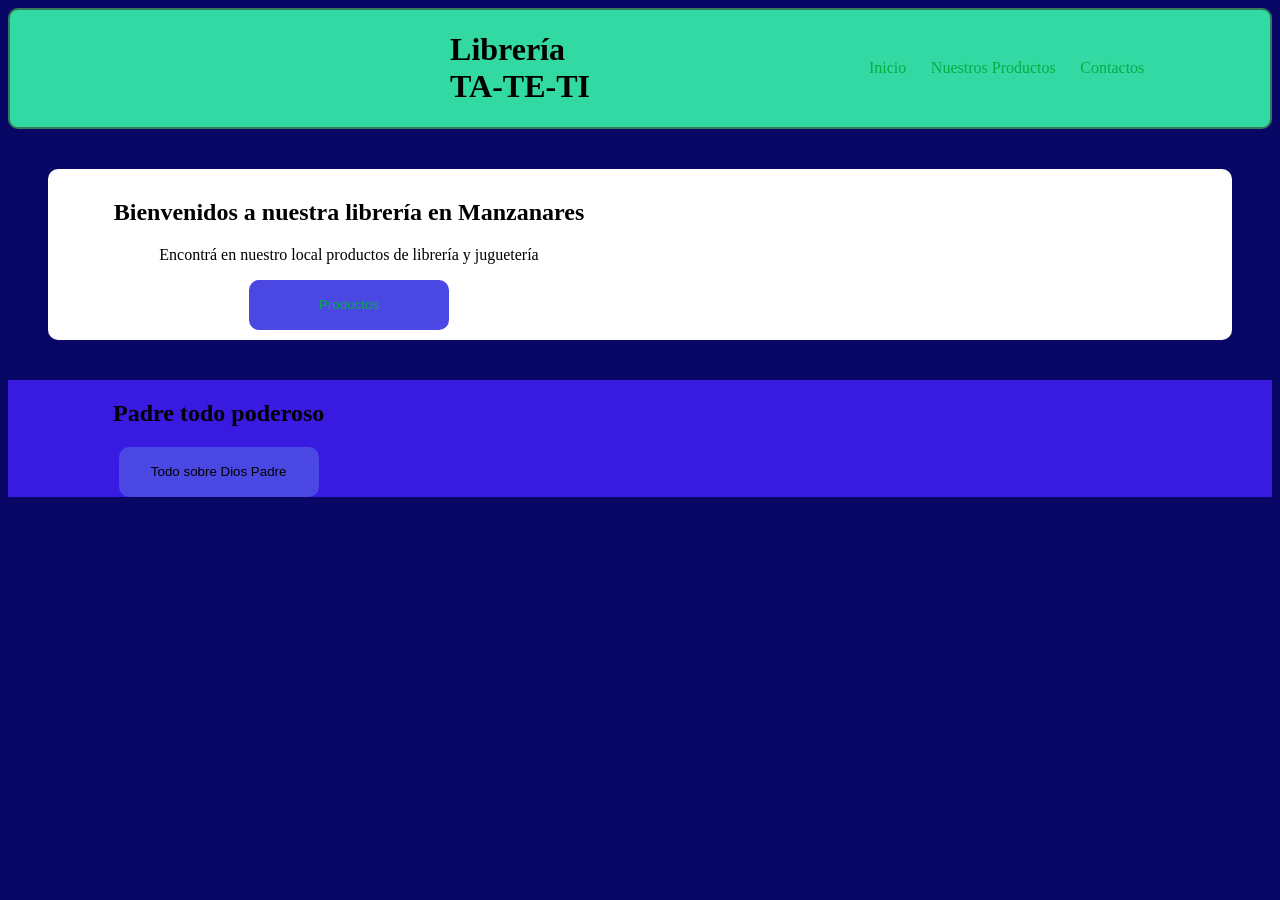
==== index.html @ 665b84b5 "Add files via upload" ====
<!DOCTYPE html>
<html lang="en">
<head>
    <meta charset="UTF-8">
    <meta name="viewport" content="width=device-width, initial-scale=1.0">
    <title>Clase 1</title>
    <link rel="stylesheet" href="estilos.css">
</head>
<body>
    <header>
        <img src="img/TA-TE-TI.png" alt="" class="logo" width="100">
        <h1>Librería <br> TA-TE-TI </h1>

        <nav>
            <ul>
                <li><a href="index.html">Inicio</a></li>
                <li><a href="productos.html">Nuestros Productos</a></li>
                <li><a href="contacto.html">Contactos</a></li>
            </ul>
        </nav>
    </header>
    <main>
        <div>
            <h2>Bienvenidos a nuestra librería en Manzanares</h2>
            <p>Encontrá en nuestro local productos de librería y juguetería</p>
            <button><a href="carritos.html">Productos</a></button>
        </div>
        <div>
            <img src="img/logotateti.jpeg" alt="" width="200">
        </div>
    </main>
    <footer>
        <div>
            <h2>Padre todo poderoso</h2>
            
            <button>Todo sobre Dios Padre</button>
        
        </div>
        <div>
               </footer>
</body>
</html>
---- estilos.css ----
body{
    background-color: rgb(9, 7, 102);  
}
header{
    background-color: rgb(51, 217, 162);
    border: 2px solid rgb(52, 125, 89);
    border-radius: 10px;
    display: flex;
    justify-content: space-around;
    align-items: center;
}
ul{
    list-style: none;
    display: flex;
    justify-content: space-around;
    width: 300px;
}
a{
    text-decoration: none;
    color: rgb(7, 173, 71);
}
main{
    background-color: rgb(255, 255, 255);
    display: grid;
    grid-template-columns: 1fr 1fr;
    margin: 40px;
    padding: 10px;
    border-radius: 10px;
}
div{
    text-align: center;
}
footer{
    display: grid;
    grid-template-columns: 1fr 1fr 1fr;
    background-color: rgb(56, 26, 225);

}
button{
    background-color: rgb(74, 71, 226);
    color: black;
    border: none;
    width: 200px;
    height: 50px;
    border-radius: 10px;
    transition: 2s;
}
button:hover{
    transform: scale(1.2);
}
form{
   display: flex; 
   flex-direction: column;
}

section{
    background-color: black;
    border: 2px solid rgb(7, 173, 71);
    margin: 20px;
    padding:10px;
    
}
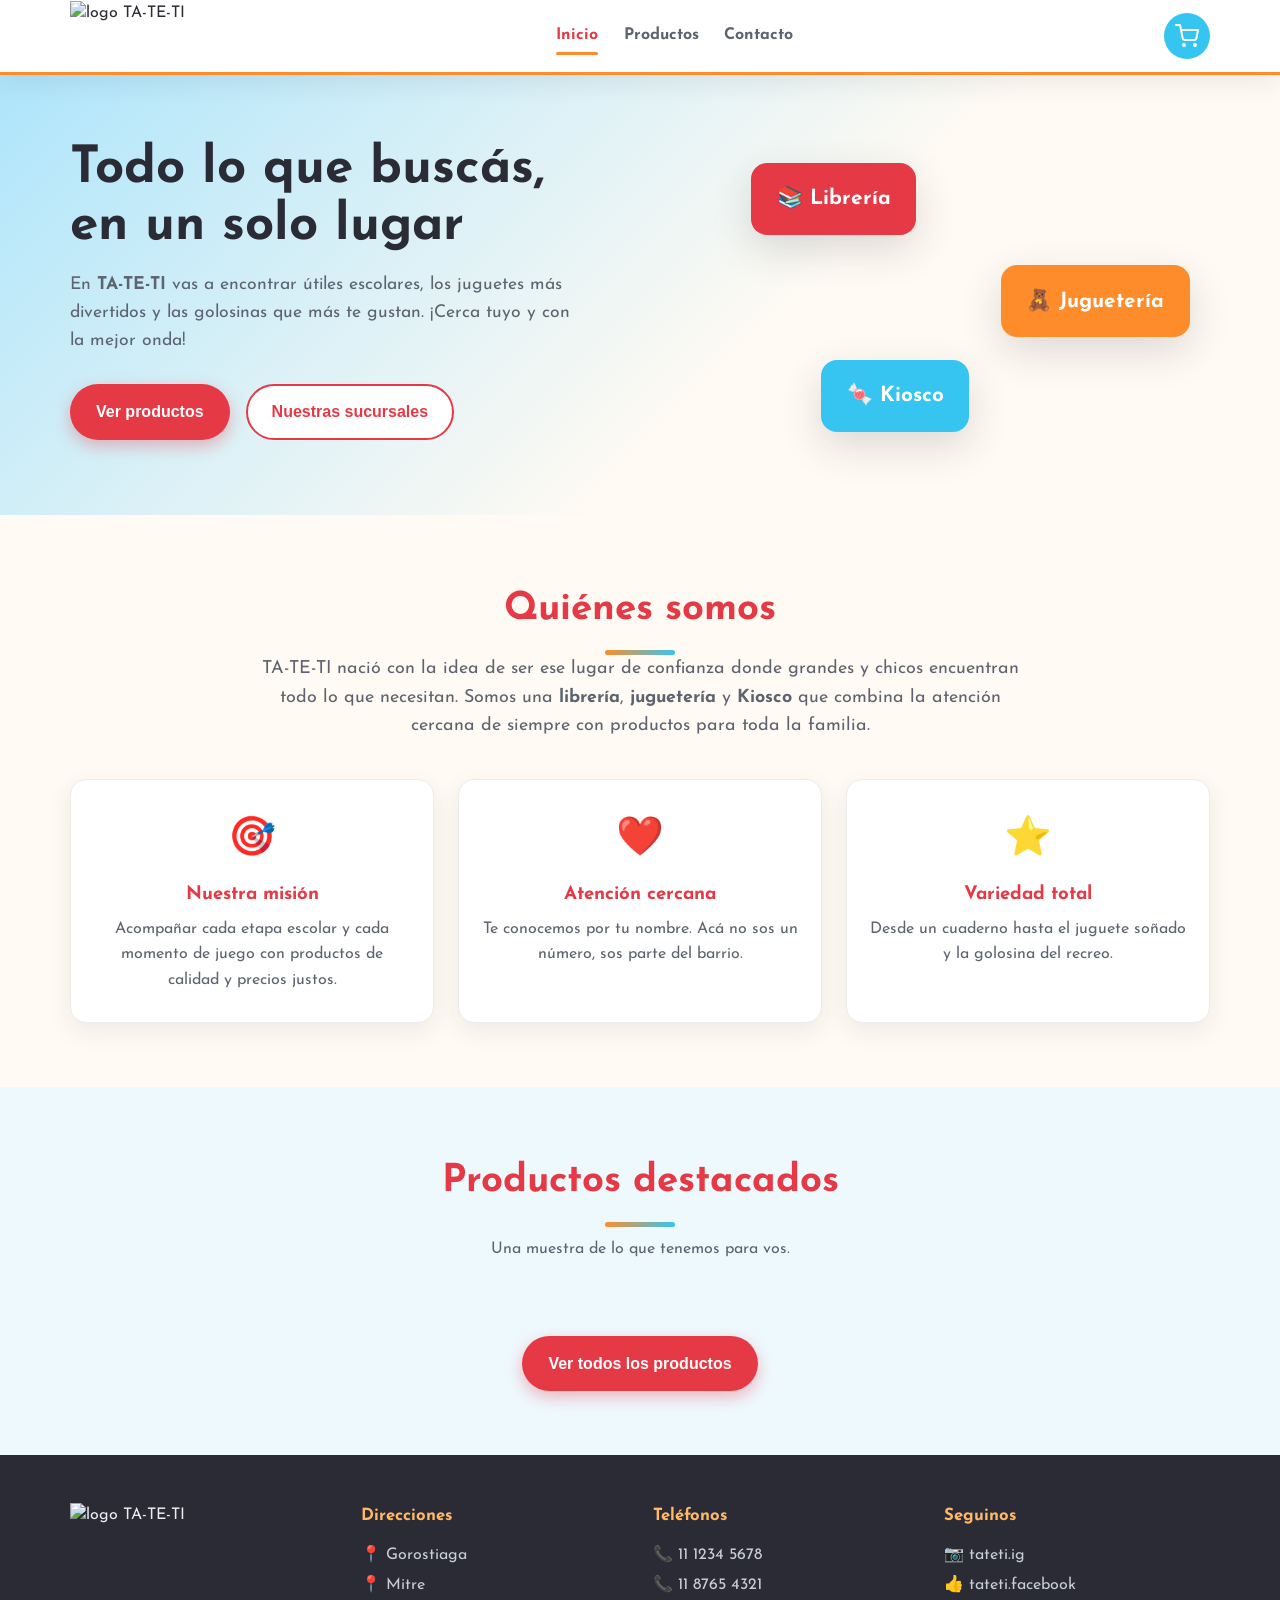
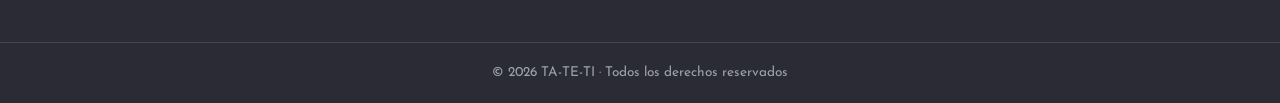
==== commit 8fec9d99: "Revamp index.html for TA-TE-TI website Updated the HTML structure and content for the TA-TE-TI websi" ====
--- a/index.html
+++ b/index.html
@@ -1,42 +1,153 @@
 <!DOCTYPE html>
-<html lang="en">
+<html lang="es">
 <head>
-    <meta charset="UTF-8">
-    <meta name="viewport" content="width=device-width, initial-scale=1.0">
-    <title>Clase 1</title>
-    <link rel="stylesheet" href="estilos.css">
-</head>
+  <meta charset="UTF-8" />
+  <meta name="viewport" content="width=device-width, initial-scale=1.0" />
+  <title>TA-TE-TI | Librería, Juguetería y Kiosco</title>
+  <meta name="description" content="TA-TE-TI: tu librería, juguetería y kiosquería de barrio. Productos escolares, juguetes y golosinas con la mejor atención." />
+  <link rel="stylesheet" href="estilos.css" />
+  <!--<link rel="preconnect" href="https://fonts.googleapis.com" />
+  <link rel="preconnect" href="https://fonts.gstatic.com" crossorigin />
+  <link href="https://fonts.googleapis.com/css2?family=Baloo+2:wght@500;600;700;800&family=Nunito:wght@400;600;700;800&display=swap" rel="stylesheet" />
+  -->
+  <link rel="preconnect" href="https://fonts.googleapis.com">
+<link rel="preconnect" href="https://fonts.gstatic.com" crossorigin>
+<link href="https://fonts.googleapis.com/css2?family=Josefin+Sans:ital,wght@0,100..700;1,100..700&display=swap" rel="stylesheet"></head>
 <body>
-    <header>
-        <img src="img/TA-TE-TI.png" alt="" class="logo" width="100">
-        <h1>Librería <br> TA-TE-TI </h1>
+  <!-- ===== HEADER ===== -->
+  <header class="header">
+    <div class="container header__inner">
+      <a href="index.html" class="logo" aria-label="TA-TE-TI inicio">
+        <img src="img/logo1.png" alt="logo TA-TE-TI" height="70px" width="auto"> 
+      </a>
 
-        <nav>
-            <ul>
-                <li><a href="index.html">Inicio</a></li>
-                <li><a href="productos.html">Nuestros Productos</a></li>
-                <li><a href="contacto.html">Contactos</a></li>
-            </ul>
-        </nav>
-    </header>
-    <main>
-        <div>
-            <h2>Bienvenidos a nuestra librería en Manzanares</h2>
-            <p>Encontrá en nuestro local productos de librería y juguetería</p>
-            <button><a href="carritos.html">Productos</a></button>
+      <nav class="nav" aria-label="Navegación principal">
+        <a href="index.html" aria-current="page">Inicio</a>
+        <a href="productos.html">Productos</a>
+        <a href="contacto.html">Contacto</a>
+      </nav>
+
+      <a class="cart-btn" href="carrito.html" aria-label="Ir al carrito de compras">
+        <svg viewBox="0 0 24 24" width="24" height="24" fill="none" stroke="currentColor" stroke-width="2" stroke-linecap="round" stroke-linejoin="round" aria-hidden="true">
+          <circle cx="9" cy="21" r="1"></circle>
+          <circle cx="20" cy="21" r="1"></circle>
+          <path d="M1 1h4l2.68 13.39a2 2 0 0 0 2 1.61h9.72a2 2 0 0 0 2-1.61L23 6H6"></path>
+        </svg>
+        <span class="cart-btn__count" id="contadorcarrito" hidden>0</span>
+      </a>
+    </div>
+  </header>
+
+  <main>
+    <!-- ===== HERO ===== -->
+    <section class="hero" id="inicio">
+      <div class="container hero__inner">
+        <div class="hero__content">
+        
+          <h1 class="hero__title">Todo lo que buscás, en un solo lugar</h1>
+          <p class="hero__text">
+            En <strong>TA-TE-TI</strong> vas a encontrar útiles escolares, los juguetes
+            más divertidos y las golosinas que más te gustan. ¡Cerca tuyo y con la
+            mejor onda!
+          </p>
+          <div class="hero__actions">
+            <a href="productos.html" class="btn btn--primary">Ver productos</a>
+            <a href="contacto.html" class="btn btn--ghost">Nuestras sucursales</a>
+          </div>
         </div>
-        <div>
-            <img src="img/logotateti.jpeg" alt="" width="200">
+        <div class="hero__cards" aria-hidden="true">
+          <div class="hero__card hero__card--1">📚 Librería</div>
+          <div class="hero__card hero__card--2">🧸 Juguetería</div>
+          <div class="hero__card hero__card--3">🍬 Kiosco</div>
         </div>
-    </main>
-    <footer>
-        <div>
-            <h2>Padre todo poderoso</h2>
-            
-            <button>Todo sobre Dios Padre</button>
-        
+      </div>
+    </section>
+
+    <!-- ===== QUIÉNES SOMOS ===== -->
+    <section class="section" id="nosotros">
+      <div class="container">
+        <h2 class="section__title">Quiénes somos</h2>
+        <div class="about">
+          <p class="about__lead">
+            TA-TE-TI nació con la idea de ser ese lugar de confianza donde grandes y
+            chicos encuentran todo lo que necesitan. Somos una <strong>librería</strong>,
+            <strong>juguetería</strong> y <strong>Kiosco</strong> que combina la
+            atención cercana de siempre con productos para toda la familia.
+          </p>
+          <div class="about__grid">
+            <div class="about__item">
+              <span class="about__icon">🎯</span>
+              <h3>Nuestra misión</h3>
+              <p>Acompañar cada etapa escolar y cada momento de juego con productos de calidad y precios justos.</p>
+            </div>
+            <div class="about__item">
+              <span class="about__icon">❤️</span>
+              <h3>Atención cercana</h3>
+              <p>Te conocemos por tu nombre. Acá no sos un número, sos parte del barrio.</p>
+            </div>
+            <div class="about__item">
+              <span class="about__icon">⭐</span>
+              <h3>Variedad total</h3>
+              <p>Desde un cuaderno hasta el juguete soñado y la golosina del recreo.</p>
+            </div>
+          </div>
         </div>
-        <div>
-               </footer>
+      </div>
+    </section>
+
+    <!-- ===== PRODUCTOS DESTACADOS ===== -->
+    <section class="section section--alt" id="destacados">
+      <div class="container">
+        <h2 class="section__title">Productos destacados</h2>
+        <p class="section__subtitle">Una muestra de lo que tenemos para vos.</p>
+
+        <!-- Se completa con los productos de Firebase (se muestran los primeros 4) -->
+        <div class="products" id="boxproductos" data-limite="4"></div>
+
+        <div class="section__cta">
+          <a href="productos.html" class="btn btn--primary">Ver todos los productos</a>
+        </div>
+      </div>
+    </section>
+  </main>
+
+  <!-- ===== FOOTER ===== -->
+  <footer class="footer">
+    <div class="container footer__inner">
+      <div class="footer__col">
+        <span class="logo logo--footer">
+          <img src="img/logo1.png" alt="logo TA-TE-TI" height="100px" width="auto">
+      </div>
+
+      <div class="footer__col">
+        <h4>Direcciones</h4>
+        <p>📍 Gorostiaga</p>
+        <p>📍 Mitre</p>
+      </div>
+
+      <div class="footer__col">
+        <h4>Teléfonos</h4>
+        <p>📞 11 1234 5678</p>
+        <p>📞 11 8765 4321</p>
+      </div>
+
+      <div class="footer__col">
+        <h4>Seguinos</h4>
+        <p>
+          <a href="https://instagram.com/tateti.ig" target="_blank" rel="noopener">📷 tateti.ig</a>
+        </p>
+        <p>
+          <a href="https://facebook.com/tateti.facebook" target="_blank" rel="noopener">👍 tateti.facebook</a>
+        </p>
+      </div>
+    </div>
+    <div class="footer__bottom">
+      <p>&copy; 2026 TA-TE-TI · Todos los derechos reservados</p>
+    </div>
+  </footer>
+
+  <script type="module" src="cargarproductos.js"></script>
 </body>
-</html>+</html>
+
+</html>
--- a/estilos.css
+++ b/estilos.css
@@ -1,62 +1,445 @@
-body{
-    background-color: rgb(9, 7, 102);  
-}
-header{
-    background-color: rgb(51, 217, 162);
-    border: 2px solid rgb(52, 125, 89);
-    border-radius: 10px;
-    display: flex;
-    justify-content: space-around;
-    align-items: center;
-}
-ul{
-    list-style: none;
-    display: flex;
-    justify-content: space-around;
-    width: 300px;
-}
-a{
-    text-decoration: none;
-    color: rgb(7, 173, 71);
-}
-main{
-    background-color: rgb(255, 255, 255);
-    display: grid;
-    grid-template-columns: 1fr 1fr;
-    margin: 40px;
-    padding: 10px;
-    border-radius: 10px;
-}
-div{
-    text-align: center;
-}
-footer{
-    display: grid;
-    grid-template-columns: 1fr 1fr 1fr;
-    background-color: rgb(56, 26, 225);
-
-}
-button{
-    background-color: rgb(74, 71, 226);
-    color: black;
-    border: none;
-    width: 200px;
-    height: 50px;
-    border-radius: 10px;
-    transition: 2s;
-}
-button:hover{
-    transform: scale(1.2);
-}
-form{
-   display: flex; 
-   flex-direction: column;
-}
-
-section{
-    background-color: black;
-    border: 2px solid rgb(7, 173, 71);
-    margin: 20px;
-    padding:10px;
-    
-}
+/* ===== TOKENS ===== */
+:root {
+  --rojo: #e63946;
+  --rojo-oscuro: #c1121f;
+  --naranja: #ff8c2b;
+  --naranja-claro: #ffb866;
+  --celeste: #36c5f0;
+  --celeste-claro: #aee5fb;
+  --texto: #2b2b35;
+  --texto-suave: #5d6470;
+  --fondo: #fffaf3;
+  --fondo-alt: #eef9fe;
+  --blanco: #ffffff;
+  --borde: #ececec;
+  --verde: #16a34a;
+  --sombra: 0 8px 24px rgba(43, 43, 53, 0.08);
+  --sombra-fuerte: 0 14px 40px rgba(43, 43, 53, 0.16);
+  --radio: 16px;
+}
+
+
+* { box-sizing: border-box; margin: 0; padding: 0;
+  font-family: 'Josefin Sans';
+}
+
+html { scroll-behavior: smooth; background: var(--fondo); }
+
+body {
+ 
+  color: var(--texto);
+  background: var(--fondo);
+  line-height: 1.6;
+  min-height: 100vh;
+  display: flex;
+  flex-direction: column;
+}
+main { flex: 1; }
+
+h1, h2, h3, h4, .logo__text { font-family: 'Josefin Sans'; }
+
+img { max-width: 100%; display: block; }
+a { color: inherit; text-decoration: none; }
+
+.container { width: min(1140px, 92%); margin-inline: auto; }
+
+/* ===== BOTONES ===== */
+.btn {
+  display: inline-flex;
+  align-items: center;
+  justify-content: center;
+  gap: .5rem;
+  padding: .8rem 1.5rem;
+  border: 2px solid transparent;
+  border-radius: 999px;
+  font-family: 'Baloo 2', sans-serif;
+  font-size: 1rem;
+  font-weight: 700;
+  cursor: pointer;
+  transition: transform .15s ease, box-shadow .15s ease, background .2s ease, color .2s ease;
+}
+.btn:hover { transform: translateY(-2px); }
+.btn--primary { background: var(--rojo); color: var(--blanco); box-shadow: 0 6px 16px rgba(230,57,70,.35); }
+.btn--primary:hover { background: var(--rojo-oscuro); }
+.btn--ghost { background: var(--blanco); color: var(--rojo); border-color: var(--rojo); }
+.btn--ghost:hover { background: var(--rojo); color: var(--blanco); }
+.btn--block { width: 100%; }
+.btn:disabled { background: #d5d8de; color: #8b919c; box-shadow: none; cursor: not-allowed; transform: none; }
+
+/* ===== HEADER ===== */
+.header {
+  position: sticky;
+  top: 0;
+  z-index: 50;
+  background: var(--blanco);
+  border-bottom: 3px solid var(--naranja);
+  box-shadow: var(--sombra);
+}
+.header__inner {
+  display: flex;
+  align-items: center;
+  justify-content: space-between;
+  height: 72px;
+  gap: 1rem;
+}
+.logo { display: inline-flex; align-items: center; gap: .5rem; }
+.logo__mark {
+  display: grid;
+  place-items: center;
+  width: 38px; height: 38px;
+  border-radius: 12px;
+  background: var(--celeste);
+  color: var(--blanco);
+  font-family: 'Baloo 2', sans-serif;
+  font-weight: 800;
+  font-size: 1.5rem;
+  transform: rotate(-8deg);
+}
+.logo__text { font-size: 1.5rem; font-weight: 800; letter-spacing: 1px; color: var(--rojo); }
+
+.nav { display: flex; gap: 1.6rem; }
+.nav a { font-weight: 700; color: var(--texto-suave); position: relative; }
+.nav a::after {
+  content: ''; position: absolute; left: 0; bottom: -6px;
+  width: 0; height: 3px; border-radius: 3px; background: var(--naranja);
+  transition: width .2s ease;
+}
+.nav a:hover, .nav a[aria-current="page"] { color: var(--rojo); }
+.nav a:hover::after, .nav a[aria-current="page"]::after { width: 100%; }
+
+.cart-btn {
+  position: relative;
+  display: grid; place-items: center;
+  width: 46px; height: 46px;
+  border: none; border-radius: 50%;
+  background: var(--celeste);
+  color: var(--blanco);
+  cursor: pointer;
+  transition: transform .15s ease, background .2s ease;
+}
+.cart-btn:hover { transform: scale(1.06); background: #1eb6e6; }
+.cart-btn__count {
+  position: absolute; top: -4px; right: -4px;
+  min-width: 22px; height: 22px; padding: 0 5px;
+  display: grid; place-items: center;
+  background: var(--rojo); color: var(--blanco);
+  border: 2px solid var(--blanco);
+  border-radius: 999px;
+  font-size: .75rem; font-weight: 800;
+}
+.cart-btn__count[hidden] { display: none; }
+
+/* ===== HERO ===== */
+.hero {
+  background: linear-gradient(135deg, var(--celeste-claro) 0%, var(--fondo) 60%);
+  padding: 3.5rem 0 4rem;
+  overflow: hidden;
+}
+.hero__inner { display: grid; grid-template-columns: 1.1fr .9fr; gap: 2rem; align-items: center; }
+.hero__badge {
+  display: inline-block;
+  background: var(--naranja);
+  color: var(--blanco);
+  font-weight: 800;
+  padding: .4rem 1rem;
+  border-radius: 999px;
+  font-size: .85rem;
+  margin-bottom: 1rem;
+}
+.hero__title { font-size: clamp(2rem, 5vw, 3.2rem); line-height: 1.1; color: var(--texto); text-wrap: balance; }
+.hero__text { margin: 1rem 0 1.8rem; color: var(--texto-suave); font-size: 1.1rem; max-width: 46ch; }
+.hero__actions { display: flex; gap: 1rem; flex-wrap: wrap; }
+
+.hero__cards { position: relative; height: 320px; }
+.hero__card {
+  position: absolute;
+  padding: 1.2rem 1.6rem;
+  border-radius: var(--radio);
+  font-family: 'Josefin Sans';
+  font-weight: 800;
+  font-size: 1.3rem;
+  color: var(--blanco);
+  box-shadow: var(--sombra-fuerte);
+  animation: float 4s ease-in-out infinite;
+}
+.hero__card--1 { background: var(--rojo); top: 10%; left: 8%; animation-delay: 0s; }
+.hero__card--2 { background: var(--naranja); top: 42%; right: 4%; animation-delay: .6s; }
+.hero__card--3 { background: var(--celeste); bottom: 6%; left: 22%; animation-delay: 1.2s; }
+@keyframes float {
+  0%, 100% { transform: translateY(0) rotate(-2deg); }
+  50% { transform: translateY(-14px) rotate(2deg); }
+}
+
+/* ===== ENCABEZADO DE PÁGINAS INTERNAS ===== */
+.page-hero {
+  background: linear-gradient(135deg, var(--celeste-claro) 0%, var(--fondo) 70%);
+  padding: 2.4rem 0 2rem;
+  text-align: center;
+}
+.page-hero h1 { font-size: clamp(1.8rem, 4vw, 2.6rem); color: var(--rojo); }
+.page-hero p { color: var(--texto-suave); margin-top: .3rem; }
+
+/* ===== SECCIONES ===== */
+.section { padding: 4rem 0; }
+.section--alt { background: var(--fondo-alt); }
+.section__title {
+  font-size: clamp(1.8rem, 4vw, 2.4rem);
+  text-align: center;
+  color: var(--rojo);
+}
+.section__title::after {
+  content: ''; display: block; width: 70px; height: 5px;
+  margin: .6rem auto 0; border-radius: 5px;
+  background: linear-gradient(90deg, var(--naranja), var(--celeste));
+}
+.section__subtitle { text-align: center; color: var(--texto-suave); margin-top: .6rem; margin-bottom: 2.4rem; }
+.section__cta { text-align: center; margin-top: 2.2rem; }
+
+/* ===== QUIÉNES SOMOS ===== */
+.about__lead {
+  max-width: 70ch; margin: 0 auto 2.4rem;
+  text-align: center; font-size: 1.12rem; color: var(--texto-suave);
+}
+.about__grid { display: grid; grid-template-columns: repeat(3, 1fr); gap: 1.5rem; }
+.about__item {
+  background: var(--blanco);
+  border: 1px solid var(--borde);
+  border-radius: var(--radio);
+  padding: 1.8rem 1.4rem;
+  text-align: center;
+  box-shadow: var(--sombra);
+  transition: transform .18s ease;
+}
+.about__item:hover { transform: translateY(-6px); }
+.about__icon { font-size: 2.4rem; display: block; margin-bottom: .6rem; }
+.about__item h3 { color: var(--rojo); margin-bottom: .4rem; }
+.about__item p { color: var(--texto-suave); }
+
+/* ===== FILTROS ===== */
+.filters { display: flex; gap: .6rem; flex-wrap: wrap; justify-content: center; margin-bottom: 2rem; }
+.filters[hidden] { display: none; }
+.filter-chip {
+  border: 2px solid var(--celeste);
+  background: var(--blanco);
+  color: var(--celeste);
+  font-family: inherit;
+  font-weight: 700;
+  padding: .5rem 1.2rem;
+  border-radius: 999px;
+  cursor: pointer;
+  transition: all .18s ease;
+}
+.filter-chip:hover { background: var(--celeste-claro); }
+.filter-chip.is-active { background: var(--celeste); color: var(--blanco); }
+
+/* ===== PRODUCTOS ===== */
+.products {
+  display: grid;
+  grid-template-columns: repeat(auto-fill, minmax(220px, 1fr));
+  gap: 1.4rem;
+}
+.product {
+  background: var(--blanco);
+  border: 1px solid var(--borde);
+  border-radius: var(--radio);
+  overflow: hidden;
+  display: flex;
+  flex-direction: column;
+  box-shadow: var(--sombra);
+  transition: transform .18s ease, box-shadow .18s ease;
+}
+.product:hover { transform: translateY(-6px); box-shadow: var(--sombra-fuerte); }
+.product__media { background: var(--blanco); padding: 1rem; aspect-ratio: 1 / 1; display: grid; place-items: center; }
+.product__media img { max-height: 100%; object-fit: contain; }
+.product__tag {
+  align-self: flex-start;
+  display: inline-block;
+  margin: .8rem .8rem 0;
+  font-size: .72rem; font-weight: 800; text-transform: uppercase; letter-spacing: .5px;
+  color: var(--naranja);
+  background: #fff1e3;
+  padding: .25rem .6rem; border-radius: 999px;
+}
+.product__body { padding: .4rem .9rem 1rem; display: flex; flex-direction: column; flex: 1; }
+.product__name { font-size: 1.05rem; margin: .4rem 0 .2rem; }
+.product__desc { font-size: .85rem; color: var(--texto-suave); flex: 1; }
+.product__price { font-size: 1.4rem; font-weight: 800; color: var(--texto); margin: .6rem 0; font-family: 'Baloo 2', sans-serif; }
+.product__price small { font-size: .8rem; color: var(--verde); font-weight: 700; display: block; font-family: 'Nunito', sans-serif; }
+.product__price small.is-out { color: var(--rojo); }
+.product__actions { display: flex; flex-direction: column; gap: .5rem; }
+.product__actions .btn { width: 100%; padding: .6rem 1rem; }
+
+.empty {
+  grid-column: 1 / -1;
+  text-align: center;
+  color: var(--texto-suave);
+  padding: 2.5rem 1rem;
+  display: flex; flex-direction: column; align-items: center; gap: 1rem;
+}
+
+/* ===== DETALLE ===== */
+.detail {
+  display: grid;
+  grid-template-columns: 1fr 1fr;
+  gap: 2.4rem;
+  align-items: start;
+  background: var(--blanco);
+  border: 1px solid var(--borde);
+  border-radius: var(--radio);
+  box-shadow: var(--sombra);
+  padding: 2rem;
+}
+.detail > .empty { grid-column: 1 / -1; }
+.detail__media {
+  background: var(--blanco);
+  border: 1px solid var(--borde);
+  border-radius: var(--radio);
+  padding: 1.4rem;
+  aspect-ratio: 1 / 1;
+  display: grid; place-items: center;
+}
+.detail__media img { max-height: 100%; object-fit: contain; }
+.detail__info { display: flex; flex-direction: column; gap: .8rem; }
+.detail__info .product__tag { margin: 0; }
+.detail__name { font-size: clamp(1.6rem, 3vw, 2.2rem); color: var(--rojo); line-height: 1.15; }
+.detail__desc { color: var(--texto-suave); font-size: 1.05rem; }
+.detail__price { font-family: 'Baloo 2', sans-serif; font-size: 2.2rem; font-weight: 800; }
+.detail__stock { font-weight: 700; color: var(--verde); }
+.detail__stock.is-out { color: var(--rojo); }
+.detail__actions { display: flex; gap: .8rem; flex-wrap: wrap; margin-top: .4rem; }
+
+/* ===== CONTADOR DE CANTIDAD ===== */
+.qty {
+  display: inline-flex; align-items: center; gap: .4rem;
+  background: var(--blanco);
+  border: 2px solid var(--celeste);
+  border-radius: 999px;
+  padding: .2rem;
+  width: fit-content;
+}
+.qty__btn {
+  width: 38px; height: 38px;
+  border: none; border-radius: 50%;
+  background: var(--celeste); color: var(--blanco);
+  font-size: 1.3rem; font-weight: 800; cursor: pointer;
+  transition: background .2s ease, transform .15s ease;
+}
+.qty__btn:hover { background: #1eb6e6; transform: scale(1.08); }
+.qty__btn:active { transform: scale(.95); }
+.qty__num { min-width: 42px; text-align: center; font-weight: 800; font-size: 1.2rem; }
+
+/* ===== CARRITO ===== */
+.cart-list { display: flex; flex-direction: column; gap: 1rem; }
+.cart-list > .empty { background: var(--blanco); border: 1px solid var(--borde); border-radius: var(--radio); box-shadow: var(--sombra); }
+.cart-row {
+  display: grid;
+  grid-template-columns: 84px 1fr auto auto auto;
+  align-items: center;
+  gap: 1.2rem;
+  background: var(--blanco);
+  border: 1px solid var(--borde);
+  border-radius: var(--radio);
+  box-shadow: var(--sombra);
+  padding: 1rem 1.2rem;
+}
+.cart-row__img {
+  width: 84px; height: 84px;
+  object-fit: contain;
+  padding: 6px;
+  border: 1px solid var(--borde);
+  border-radius: 12px;
+  background: var(--blanco);
+}
+.cart-row__name { font-weight: 800; font-family: 'Baloo 2', sans-serif; font-size: 1.1rem; line-height: 1.2; }
+.cart-row__unit { color: var(--texto-suave); font-size: .9rem; }
+.cart-row__sub { font-family: 'Baloo 2', sans-serif; font-weight: 800; font-size: 1.2rem; color: var(--rojo); min-width: 90px; text-align: right; }
+.cart-row__remove {
+  background: none; border: none; cursor: pointer;
+  color: var(--texto-suave); font-family: inherit; font-weight: 700; font-size: .9rem;
+}
+.cart-row__remove:hover { color: var(--rojo); text-decoration: underline; }
+
+.cart-summary {
+  margin-top: 1.6rem;
+  display: flex; align-items: center; justify-content: space-between; flex-wrap: wrap; gap: 1rem;
+  background: var(--blanco);
+  border: 1px solid var(--borde);
+  border-top: 6px solid var(--naranja);
+  border-radius: var(--radio);
+  box-shadow: var(--sombra);
+  padding: 1.4rem 1.6rem;
+}
+.cart-summary__total { font-size: 1.2rem; }
+.cart-summary__total strong { font-family: 'Baloo 2', sans-serif; font-size: 2rem; color: var(--rojo); margin-left: .4rem; }
+
+/* ===== SUCURSALES / CONTACTO ===== */
+.branches { display: grid; grid-template-columns: repeat(2, 1fr); gap: 1.5rem; }
+.branch {
+  background: var(--blanco);
+  border: 1px solid var(--borde);
+  border-top: 6px solid var(--naranja);
+  border-radius: var(--radio);
+  padding: 1.8rem;
+  text-align: center;
+  box-shadow: var(--sombra);
+}
+.branch:nth-child(2) { border-top-color: var(--celeste); }
+.branch__icon { font-size: 2rem; }
+.branch h3 { color: var(--rojo); margin: .4rem 0; }
+.branch__phone { font-weight: 800; color: var(--texto); margin-top: .4rem; }
+.branch__hours { color: var(--texto-suave); font-size: .9rem; margin-top: .2rem; }
+
+.social { display: flex; justify-content: center; gap: 1rem; flex-wrap: wrap; margin-top: 2rem; }
+
+/* ===== FOOTER ===== */
+.footer { background: var(--texto); color: #e9ecf1; padding: 3rem 0 0; }
+.footer__inner { display: grid; grid-template-columns: repeat(4, 1fr); gap: 1.6rem; }
+.logo--footer .logo__text { color: var(--naranja-claro); }
+.footer__col h4 { color: var(--naranja-claro); margin-bottom: .8rem; font-size: 1.05rem; }
+.footer__col p { margin: .3rem 0; color: #c8cdd6; }
+.footer__col a { transition: color .2s ease; }
+.footer__col a:hover { color: var(--celeste); }
+.footer__bottom {
+  margin-top: 2.4rem;
+  border-top: 1px solid rgba(255,255,255,.12);
+  padding: 1.2rem 0;
+  text-align: center;
+  font-size: .85rem;
+  color: #9aa0ac;
+}
+
+/* ===== AVISO (TOAST) ===== */
+.toast {
+  position: fixed; bottom: 24px; left: 50%;
+  transform: translateX(-50%) translateY(120px);
+  background: var(--texto); color: var(--blanco);
+  padding: .8rem 1.4rem; border-radius: 999px;
+  font-weight: 700; z-index: 90;
+  box-shadow: var(--sombra-fuerte);
+  opacity: 0; transition: transform .3s ease, opacity .3s ease;
+  pointer-events: none;
+  max-width: 92%;
+  text-align: center;
+}
+.toast.is-visible { transform: translateX(-50%) translateY(0); opacity: 1; }
+
+/* ===== RESPONSIVE ===== */
+@media (max-width: 860px) {
+  .header__inner { height: auto; flex-wrap: wrap; padding: .7rem 0; }
+  .nav { order: 3; width: 100%; justify-content: center; gap: 1.2rem; }
+  .hero__inner { grid-template-columns: 1fr; }
+  .hero__cards { display: none; }
+  .about__grid { grid-template-columns: 1fr; }
+  .branches { grid-template-columns: 1fr; }
+  .footer__inner { grid-template-columns: repeat(2, 1fr); }
+  .detail { grid-template-columns: 1fr; padding: 1.2rem; }
+  .cart-row { grid-template-columns: 72px 1fr auto; }
+  .cart-row__img { width: 72px; height: 72px; }
+  .cart-row .qty { grid-column: 2 / 3; }
+  .cart-row__sub { grid-column: 3 / 4; }
+  .cart-row__remove { grid-column: 2 / 4; justify-self: start; }
+}
+@media (max-width: 520px) {
+  .footer__inner { grid-template-columns: 1fr; }
+  .products { grid-template-columns: repeat(2, 1fr); gap: .9rem; }
+}
